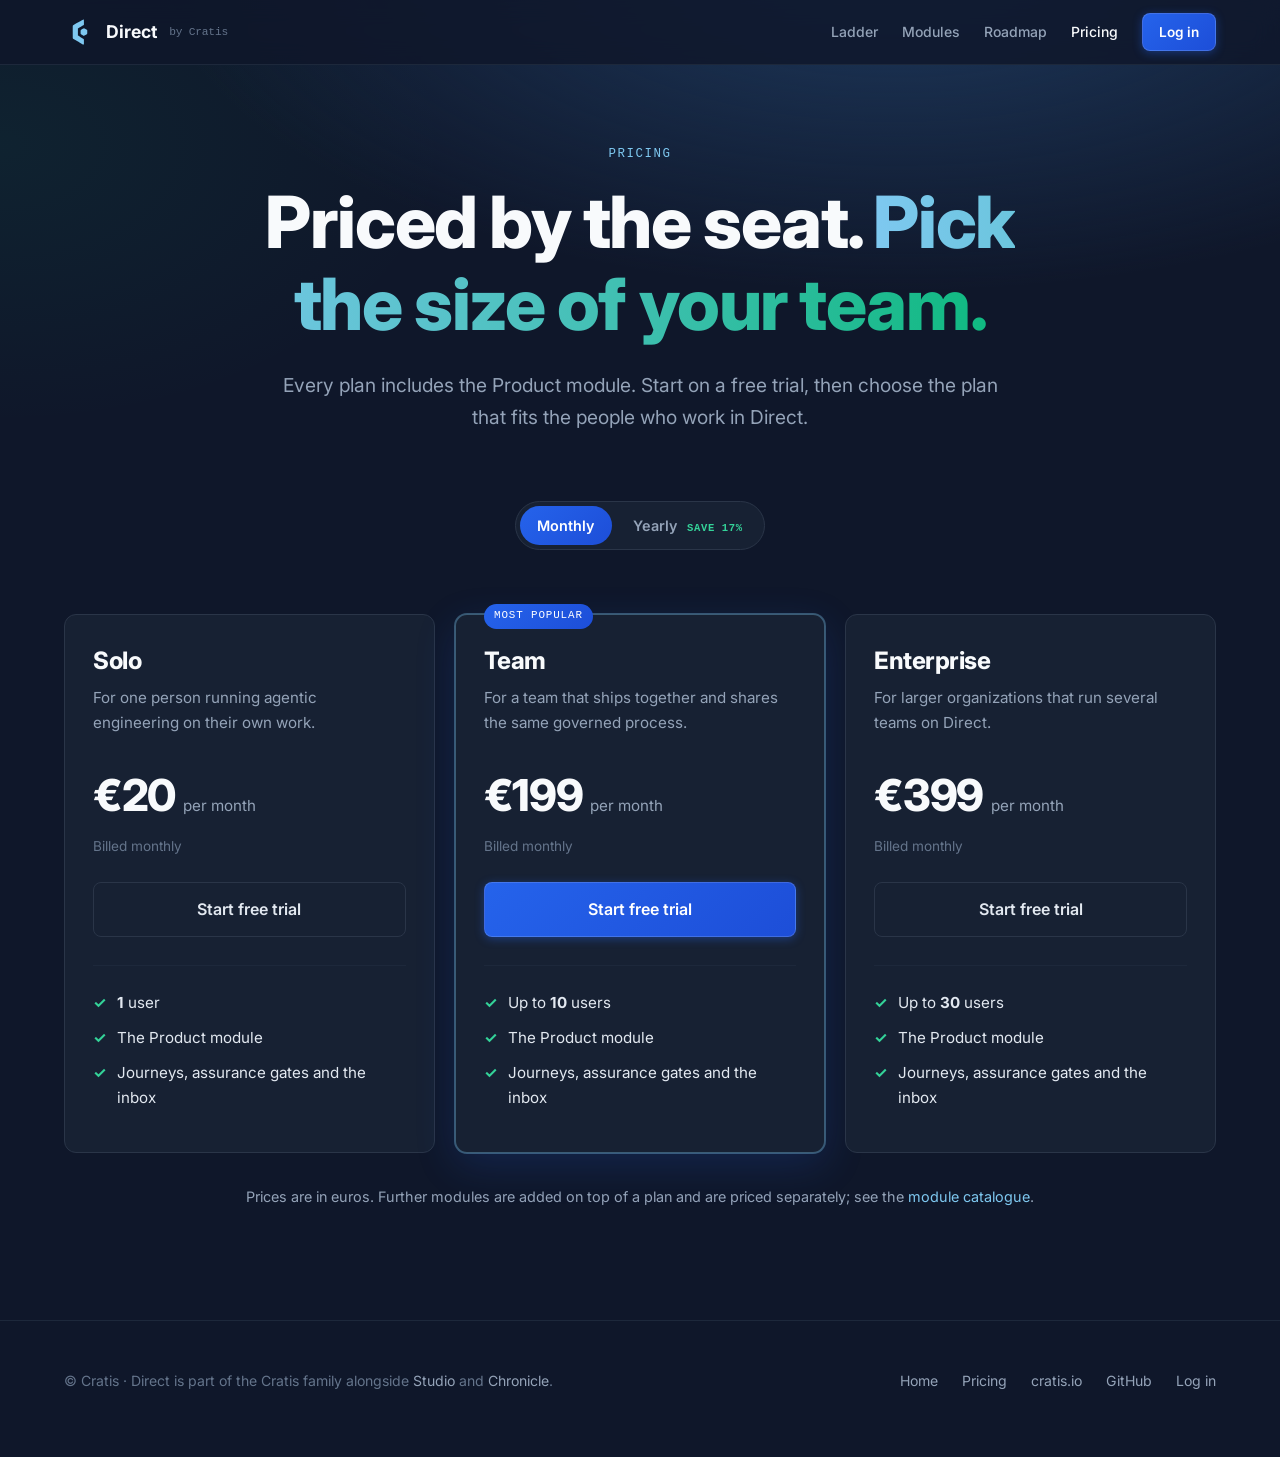
==== pricing/index.html @ 13ea564d "Add a pricing page with Solo, Team and Enterprise seats Prices are €20 per month for one user, €199 " ====
<!doctype html>
<!--
  Copyright (c) Cratis. All rights reserved.
  Licensed under the MIT license. See LICENSE file in the project root for full license information.
-->
<html lang="en">
<head>
    <meta charset="UTF-8" />
    <meta name="viewport" content="width=device-width, initial-scale=1.0" />
    <title>Pricing — Cratis Direct</title>
    <meta name="description" content="Simple per-seat pricing for Cratis Direct: Solo for €20 a month, Team for €199 a month up to 10 users, Enterprise for €399 a month up to 30 users." />
    <meta name="theme-color" content="#0f172a" />
    <link rel="icon" type="image/svg+xml" href="../assets/logo.svg" />
    <meta property="og:title" content="Cratis Direct pricing" />
    <meta property="og:description" content="Solo, Team and Enterprise seats for the control plane for agentic engineering." />
    <meta property="og:type" content="website" />
    <meta property="og:image" content="../assets/img/today.png" />

    <link rel="preconnect" href="https://fonts.googleapis.com" />
    <link rel="preconnect" href="https://fonts.gstatic.com" crossorigin />
    <link href="https://fonts.googleapis.com/css2?family=Inter:wght@400;500;600;700;800&display=swap" rel="stylesheet" />
    <link rel="stylesheet" href="../styles.css" />
</head>
<body>

<header class="nav">
    <div class="nav-inner">
        <a href="../" class="brand" aria-label="Cratis Direct home">
            <span class="brand-mark"><img src="../assets/logo.svg" alt="" /></span>
            Direct <small>by Cratis</small>
        </a>
        <nav class="nav-links" aria-label="Primary">
            <a class="link" href="../#model">Ladder</a>
            <a class="link" href="../#modules">Modules</a>
            <a class="link" href="../#roadmap">Roadmap</a>
            <a class="link" href="./" aria-current="page">Pricing</a>
            <a class="btn btn-primary" href="https://app.cratis.direct">Log in</a>
        </nav>
    </div>
</header>

<main id="top">

<section class="hero pricing-hero">
    <div class="wrap">
        <span class="eyebrow">Pricing</span>
        <h1>Priced by the seat. <span class="hl">Pick the size of your team.</span></h1>
        <p class="lede">Every plan includes the Product module. Start on a free trial, then choose the plan that fits the people who work in Direct.</p>

        <div class="billing-toggle" role="group" aria-label="Billing period">
            <button type="button" class="toggle-option active" data-interval="monthly" aria-pressed="true">Monthly</button>
            <button type="button" class="toggle-option" data-interval="yearly" aria-pressed="false">Yearly <span class="save">Save 17%</span></button>
        </div>
    </div>
</section>

<section class="plans-section">
    <div class="wrap">
        <div class="plans">

            <article class="plan" data-monthly="20" data-yearly-discount="17">
                <h2>Solo</h2>
                <p class="plan-for">For one person running agentic engineering on their own work.</p>
                <div class="price"><span class="amount">€20</span><span class="per">per month</span></div>
                <p class="billed" aria-live="polite">Billed monthly</p>
                <a class="btn btn-ghost btn-lg" href="https://app.cratis.direct">Start free trial</a>
                <ul>
                    <li><b>1</b> user</li>
                    <li>The Product module</li>
                    <li>Journeys, assurance gates and the inbox</li>
                </ul>
            </article>

            <article class="plan featured" data-monthly="199" data-yearly-discount="17">
                <span class="badge">Most popular</span>
                <h2>Team</h2>
                <p class="plan-for">For a team that ships together and shares the same governed process.</p>
                <div class="price"><span class="amount">€199</span><span class="per">per month</span></div>
                <p class="billed" aria-live="polite">Billed monthly</p>
                <a class="btn btn-primary btn-lg" href="https://app.cratis.direct">Start free trial</a>
                <ul>
                    <li>Up to <b>10</b> users</li>
                    <li>The Product module</li>
                    <li>Journeys, assurance gates and the inbox</li>
                </ul>
            </article>

            <article class="plan" data-monthly="399" data-yearly-discount="17">
                <h2>Enterprise</h2>
                <p class="plan-for">For larger organizations that run several teams on Direct.</p>
                <div class="price"><span class="amount">€399</span><span class="per">per month</span></div>
                <p class="billed" aria-live="polite">Billed monthly</p>
                <a class="btn btn-ghost btn-lg" href="https://app.cratis.direct">Start free trial</a>
                <ul>
                    <li>Up to <b>30</b> users</li>
                    <li>The Product module</li>
                    <li>Journeys, assurance gates and the inbox</li>
                </ul>
            </article>

        </div>
        <p class="plans-note">Prices are in euros. Further modules are added on top of a plan and are priced separately; see the <a href="../#modules">module catalogue</a>.</p>
    </div>
</section>

</main>

<footer>
    <div class="wrap foot">
        <div>© Cratis · Direct is part of the Cratis family alongside <a href="https://cratis.studio">Studio</a> and <a href="https://cratis.io">Chronicle</a>.</div>
        <nav aria-label="Footer">
            <a href="../">Home</a>
            <a href="./">Pricing</a>
            <a href="https://cratis.io">cratis.io</a>
            <a href="https://github.com/Cratis/Direct">GitHub</a>
            <a href="https://app.cratis.direct">Log in</a>
        </nav>
    </div>
</footer>

<script src="../script.js"></script>
<script src="pricing.js"></script>
</body>
</html>
---- styles.css ----
/* Copyright (c) Cratis. All rights reserved. */
/* Licensed under the MIT license. See LICENSE file in the project root for full license information. */

/* ── Tokens — lifted from the running Direct application ─────────────────── */
:root {
    --ground:        #0f172a;
    --ground-deep:   #0b1224;
    --card:          #172133;
    --card-hover:    #1c2840;
    --overlay:       #1e293b;
    --border:        #2a3548;
    --border-soft:   #1d283b;

    --text:          #e2e8f0;
    --text-strong:   #f8fafc;
    --text-dim:      #94a3b8;
    --text-faint:    #64748b;

    --accent:        #7ec8f0;
    --accent-300:    #bae6fd;
    --accent-600:    #3b82f6;
    --accent-ink:    #ffffff;
    --accent-wash:   rgba(126, 200, 240, 0.14);
    --accent-line:   rgba(126, 200, 240, 0.35);

    --primary:       #2563eb;
    --primary-strong:#1d4ed8;
    --primary-gradient: linear-gradient(135deg, #2563eb, #1d4ed8);
    --primary-gradient-hover: linear-gradient(135deg, #3b82f6, #2563eb);
    --headline-gradient: linear-gradient(90deg, #7ec8f0, #10b981);

    --green:         #34d399;
    --green-wash:    #11302b;
    --red:           #f87171;
    --red-wash:      #3a1f27;
    --blue:          #60a5fa;
    --blue-wash:     #14233f;
    --orange:        #f0a050;
    --orange-wash:   #35261a;

    --radius:        12px;
    --mono:          ui-monospace, "SF Mono", "JetBrains Mono", Menlo, Consolas, monospace;
    --sans:          "Inter Variable", "Inter", system-ui, -apple-system, "Segoe UI", sans-serif;
}

*, *::before, *::after { box-sizing: border-box; }
html { scroll-behavior: smooth; scroll-padding-top: 5rem; }
body {
    margin: 0;
    font-family: var(--sans);
    font-size: 1rem;
    line-height: 1.65;
    background: var(--ground);
    color: var(--text);
    -webkit-font-smoothing: antialiased;
}
img { max-width: 100%; display: block; }
a { color: var(--accent); text-decoration: none; }
a:hover { color: var(--accent-300); }
code { font-family: var(--mono); font-size: .88em; background: var(--overlay); padding: .1em .4em; border-radius: 5px; color: var(--text-strong); }

.wrap { max-width: 1200px; margin: 0 auto; padding: 0 1.5rem; }
.wrap-narrow { max-width: 820px; margin: 0 auto; padding: 0 1.5rem; }

/* ── Type ────────────────────────────────────────────────────────────────── */
h1, h2, h3, h4 { color: var(--text-strong); margin: 0; line-height: 1.15; letter-spacing: -0.02em; }
h1 { font-size: clamp(2.5rem, 6vw, 4.5rem); font-weight: 800; }
h2 { font-size: clamp(1.9rem, 3.6vw, 2.8rem); font-weight: 750; }
h3 { font-size: 1.2rem; font-weight: 650; letter-spacing: -0.01em; }
p { margin: 0 0 1rem; }
.eyebrow {
    font-family: var(--mono);
    font-size: .78rem;
    letter-spacing: .12em;
    text-transform: uppercase;
    color: var(--accent);
    margin-bottom: 1rem;
    display: block;
}
.lede { font-size: 1.2rem; color: var(--text-dim); max-width: 46rem; }
.lede strong, .prose strong { color: var(--text-strong); font-weight: 600; }
.mono { font-family: var(--mono); }
.dim { color: var(--text-dim); }
.hl { background: var(--headline-gradient); -webkit-background-clip: text; background-clip: text; color: transparent; }

/* ── Nav ─────────────────────────────────────────────────────────────────── */
.nav {
    position: fixed; inset: 0 0 auto 0; z-index: 100;
    background: rgba(15, 23, 42, .82);
    backdrop-filter: blur(12px);
    border-bottom: 1px solid var(--border-soft);
}
.nav-inner { max-width: 1200px; margin: 0 auto; padding: 0 1.5rem; height: 4rem; display: flex; align-items: center; justify-content: space-between; gap: 1rem; }
.brand { display: flex; align-items: center; gap: .65rem; color: var(--text-strong); font-weight: 700; font-size: 1.1rem; letter-spacing: -.01em; }
.brand:hover { color: var(--text-strong); }
.brand-mark { width: 2rem; height: 2rem; display: grid; place-items: center; }
.brand-mark img { width: 1.7rem; height: 1.7rem; }
.brand small { font-family: var(--mono); font-weight: 500; font-size: .7rem; color: var(--text-faint); margin-left: .15rem; }
.nav-links { display: flex; align-items: center; gap: 1.5rem; }
.nav-links a.link { color: var(--text-dim); font-size: .875rem; font-weight: 500; transition: color .2s; }
.nav-links a.link:hover { color: var(--text-strong); }
.pill {
    font-family: var(--mono); font-size: .68rem; letter-spacing: .08em; text-transform: uppercase;
    color: var(--accent); background: var(--accent-wash); border: 1px solid var(--accent-line);
    padding: .2rem .55rem; border-radius: 999px; white-space: nowrap;
}

/* ── Buttons ─────────────────────────────────────────────────────────────── */
.btn {
    display: inline-flex; align-items: center; gap: .5rem;
    padding: .6rem 1.25rem; border-radius: 8px;
    font-size: .9rem; font-weight: 600; cursor: pointer;
    border: 1px solid transparent; transition: transform .15s, box-shadow .15s, background .15s, border-color .15s, color .15s;
}
.btn-primary { background: var(--primary-gradient); color: #fff; border-color: rgba(255,255,255,.15); box-shadow: 0 2px 10px rgba(37,99,235,.4); }
.btn-primary:hover { background: var(--primary-gradient-hover); color: #fff; transform: translateY(-1px); box-shadow: 0 4px 20px rgba(59,130,246,.5); }
.btn-ghost { background: transparent; color: var(--text); border-color: var(--border); }
.btn-ghost:hover { color: var(--text-strong); border-color: var(--accent-line); background: rgba(255,255,255,.05); }
.btn-lg { padding: .85rem 1.6rem; font-size: 1rem; }
.nav .btn { padding: .42rem 1rem; font-size: .85rem; }

/* ── Sections ────────────────────────────────────────────────────────────── */
section { padding: 6rem 0; position: relative; }
section.alt { background: var(--ground-deep); border-block: 1px solid var(--border-soft); }
.section-head { max-width: 50rem; margin-bottom: 3rem; }
.section-head p { color: var(--text-dim); font-size: 1.1rem; margin-top: 1.25rem; }
.section-head.center { margin-inline: auto; text-align: center; }

/* ── Hero ────────────────────────────────────────────────────────────────── */
.hero { padding: 9rem 0 4rem; overflow: hidden; }
.hero::before {
    content: ""; position: absolute; inset: 0; pointer-events: none;
    background:
        radial-gradient(75rem 34rem at 70% -8%, #1e3a5f 0%, transparent 62%),
        radial-gradient(40rem 25rem at 0% 25%, rgba(16,185,129,.07), transparent 70%);
}
.hero .wrap { position: relative; text-align: center; }
.hero h1 { max-width: 16ch; margin: 0 auto 1.5rem; }
.hero h1 .hl { background: var(--headline-gradient); -webkit-background-clip: text; background-clip: text; color: transparent; }
.hero .lede { margin: 0 auto 2.2rem; }
.hero-cta { display: flex; gap: .9rem; justify-content: center; flex-wrap: wrap; margin-bottom: 1rem; }
.hero-note { font-family: var(--mono); font-size: .78rem; color: var(--text-faint); }
.hero-shot { margin-top: 4rem; }

/* ── Browser frame for screenshots ───────────────────────────────────────── */
.frame {
    background: var(--card); border: 1px solid var(--border); border-radius: 14px; overflow: hidden;
    box-shadow: 0 30px 80px rgba(0,0,0,.55), 0 0 0 1px rgba(255,255,255,.02), 0 0 120px rgba(126,200,240,.08);
    text-align: left;
}
.frame-bar { display: flex; align-items: center; gap: .5rem; padding: .6rem .9rem; background: var(--overlay); border-bottom: 1px solid var(--border); }
.frame-bar i { width: .65rem; height: .65rem; border-radius: 50%; background: #334155; display: block; }
.frame-bar .url { margin-left: .75rem; font-family: var(--mono); font-size: .72rem; color: var(--text-faint); background: var(--ground); padding: .18rem .8rem; border-radius: 6px; flex: 0 1 26rem; }
.frame img { width: 100%; height: auto; }
.caption { font-size: .88rem; color: var(--text-dim); margin-top: .9rem; }
.caption b { color: var(--text-strong); font-weight: 600; }

/* ── Tabs ────────────────────────────────────────────────────────────────── */
.tabs { display: flex; gap: .4rem; justify-content: center; flex-wrap: wrap; margin-bottom: 1.5rem; }
.tab {
    font: 600 .85rem var(--sans); padding: .5rem 1rem; border-radius: 8px; cursor: pointer;
    color: var(--text-dim); background: transparent; border: 1px solid var(--border);
    transition: all .15s;
}
.tab:hover { color: var(--text-strong); }
.tab[aria-selected="true"] { color: var(--accent-ink); background: var(--accent); border-color: var(--accent); }
.tabpanel[hidden] { display: none; }

/* ── Cards / grids ───────────────────────────────────────────────────────── */
.grid { display: grid; gap: 1.25rem; }
.g2 { grid-template-columns: repeat(2, 1fr); }
.g3 { grid-template-columns: repeat(3, 1fr); }
.g4 { grid-template-columns: repeat(4, 1fr); }
.g5 { grid-template-columns: repeat(5, 1fr); }
.card { background: var(--card); border: 1px solid var(--border); border-radius: var(--radius); padding: 1.6rem; transition: border-color .2s, transform .2s; }
.card:hover { border-color: var(--accent-line); }
.card h3 { margin-bottom: .6rem; }
.card p { color: var(--text-dim); font-size: .95rem; margin: 0; }
.card .k { font-family: var(--mono); font-size: .72rem; letter-spacing: .1em; text-transform: uppercase; color: var(--accent); display: block; margin-bottom: .75rem; }
.card ul { margin: .75rem 0 0; padding-left: 1.1rem; color: var(--text-dim); font-size: .92rem; }
.card li { margin-bottom: .3rem; }

.pain { border-left: 3px solid var(--red); }
.pain h3 { color: var(--text-strong); }
.pain .relief { margin-top: .9rem; padding-top: .9rem; border-top: 1px dashed var(--border); color: var(--text); font-size: .93rem; }
.pain .relief b { color: var(--green); font-weight: 600; }

/* ── Loop model ──────────────────────────────────────────────────────────── */
.loops { display: grid; grid-template-columns: repeat(5, 1fr); gap: 0; border: 1px solid var(--border); border-radius: 14px; overflow: hidden; background: var(--card); }
.loop { padding: 1.6rem 1.3rem; border-right: 1px solid var(--border); position: relative; }
.loop:last-child { border-right: 0; }
.loop.core { background: linear-gradient(180deg, var(--accent-wash), transparent); }
.loop .n { font-family: var(--mono); font-size: .72rem; color: var(--text-faint); }
.loop h3 { margin: .35rem 0 .3rem; font-size: 1.15rem; }
.loop .sub { font-family: var(--mono); font-size: .72rem; color: var(--accent); display: block; margin-bottom: .8rem; }
.loop p { font-size: .88rem; color: var(--text-dim); margin: 0; }
.loop-foot { text-align: center; margin-top: 1.5rem; color: var(--text-dim); font-size: .95rem; }
.loop-foot code { color: var(--accent); }

/* ── Stage rail ──────────────────────────────────────────────────────────── */
.rail { display: flex; align-items: stretch; gap: 0; overflow-x: auto; padding: .5rem 0 .5rem; margin-bottom: 0; }
.rail .stage, .rail .gate { flex: 0 0 auto; }
.rail .stage { background: var(--card); border: 1px solid var(--border); border-radius: 8px; padding: .8rem 1.1rem; min-width: 7.5rem; }
.rail .stage span { font-family: var(--mono); font-size: .68rem; color: var(--text-faint); display: block; }
.rail .stage b { color: var(--text-strong); font-weight: 600; }
.rail .gate { display: grid; place-items: center; width: 3.2rem; position: relative; }
.rail .gate::before { content: ""; position: absolute; left: 0; right: 0; top: 50%; height: 1px; background: var(--border); z-index: 0; }
.rail .gate i { position: relative; z-index: 1; width: 1.7rem; height: 1.7rem; background: #14233f; border: 1.5px solid var(--accent); border-radius: 7px; transform: rotate(45deg); display: block; }
.rail .gate em { position: absolute; top: calc(50% + 1.2rem); left: 50%; transform: translateX(-50%); font-style: normal; font-family: var(--mono); font-size: .62rem; color: var(--accent); }
.rail .outcome { border: 1px dashed var(--green); background: var(--green-wash); border-radius: 8px; padding: .8rem 1.1rem; min-width: 7.5rem; }
.rail .outcome span { font-family: var(--mono); font-size: .68rem; color: var(--green); display: block; }
.rail .outcome b { color: var(--text-strong); }
.rail.compact .stage { min-width: 0; padding: .6rem .85rem; }
.rail.compact .gate { width: 2.2rem; }
.rail-legend { font-family: var(--mono); font-size: .75rem; color: var(--text-faint); margin-top: .75rem; }

/* ── Split layouts ───────────────────────────────────────────────────────── */
.split { display: grid; grid-template-columns: 1fr 1.25fr; gap: 3.5rem; align-items: center; }
.split.flip, .split.imgleft { grid-template-columns: 1.25fr 1fr; }
.split.flip > :first-child { order: 2; }
.split.top { align-items: start; }
.split > *, .grid > *, .arch > * { min-width: 0; }
.prose p { color: var(--text-dim); }
.checks { list-style: none; margin: 1.25rem 0 0; padding: 0; }
.checks li { position: relative; padding-left: 1.7rem; margin-bottom: .75rem; color: var(--text-dim); }
.checks li::before { content: ""; position: absolute; left: 0; top: .55rem; width: .7rem; height: .7rem; border-radius: 3px; background: var(--accent); transform: rotate(45deg) scale(.75); }
.checks li b { color: var(--text-strong); font-weight: 600; }

/* ── Outcomes ladder ─────────────────────────────────────────────────────── */
.ladder { display: grid; gap: .5rem; }
.rung { display: grid; grid-template-columns: 11rem 1fr; gap: 1rem; align-items: center; background: var(--card); border: 1px solid var(--border); border-radius: 8px; padding: .75rem 1rem; }
.tag { font-family: var(--mono); font-size: .72rem; padding: .22rem .6rem; border-radius: 6px; text-align: center; border: 1px solid; white-space: nowrap; }
.tag.allow { color: var(--green); background: var(--green-wash); border-color: rgba(16,185,129,.35); }
.tag.review { color: var(--blue); background: var(--blue-wash); border-color: rgba(96,165,250,.35); }
.tag.explain, .tag.remediate { color: var(--accent); background: var(--accent-wash); border-color: var(--accent-line); }
.tag.block { color: var(--red); background: var(--red-wash); border-color: rgba(248,113,113,.4); }
.rung span:last-child { color: var(--text-dim); font-size: .9rem; }
.ladder-note { font-size: .9rem; color: var(--text-dim); margin-top: 1rem; }
.ladder-note b { color: var(--text-strong); }

/* ── Evaluator chips + rule table ────────────────────────────────────────── */
.chips { display: flex; flex-wrap: wrap; gap: .5rem; margin-top: 1.25rem; }
.chip { font-family: var(--mono); font-size: .75rem; padding: .3rem .7rem; border: 1px solid var(--border); border-radius: 6px; color: var(--text); background: var(--card); }
.chip b { color: var(--accent); font-weight: 600; }

.rules { width: 100%; border-collapse: collapse; font-size: .88rem; }
.rules th { text-align: left; font-family: var(--mono); font-size: .68rem; letter-spacing: .1em; text-transform: uppercase; color: var(--text-faint); padding: .6rem .8rem; border-bottom: 1px solid var(--border); font-weight: 500; }
.rules td { padding: .6rem .8rem; border-bottom: 1px solid var(--border-soft); vertical-align: top; }
.rules td:first-child { color: var(--text-strong); font-weight: 500; }
.rules td.ev { font-family: var(--mono); font-size: .74rem; color: var(--text-dim); white-space: nowrap; }
.rules .tag { display: inline-block; }
.rules-wrap { background: var(--card); border: 1px solid var(--border); border-radius: var(--radius); padding: .5rem; overflow-x: auto; }
.gate-label { font-family: var(--mono); font-size: .72rem; color: var(--accent); padding: 1rem .8rem .3rem; display: block; letter-spacing: .08em; text-transform: uppercase; }

/* ── Governance lifecycle ────────────────────────────────────────────────── */
.flow { display: flex; align-items: center; flex-wrap: wrap; gap: .6rem; }
.flow .node { background: var(--card); border: 1px solid var(--border); border-radius: 8px; padding: .55rem .95rem; font-size: .88rem; color: var(--text-strong); font-weight: 500; }
.flow .node.on { background: var(--accent); color: var(--accent-ink); border-color: var(--accent); font-weight: 700; }
.flow .arrow { color: var(--text-faint); font-family: var(--mono); }

/* ── Classification matrix ───────────────────────────────────────────────── */
.aspect { display: flex; gap: 1rem; align-items: baseline; padding: .85rem 0; border-bottom: 1px solid var(--border-soft); }
.aspect:last-child { border-bottom: 0; }
.aspect b { flex: 0 0 8.5rem; color: var(--text-strong); font-weight: 600; }
.aspect span { color: var(--text-dim); font-size: .92rem; }
.stack-panel { background: var(--card); border: 1px solid var(--border); border-radius: var(--radius); padding: .6rem 1.5rem; }

/* ── Ops diagram ─────────────────────────────────────────────────────────── */
.pipeline { display: grid; grid-template-columns: repeat(6, 1fr); gap: .75rem; position: relative; }
.pstep { background: var(--card); border: 1px solid var(--border); border-radius: var(--radius); padding: 1.1rem 1rem; position: relative; }
.pstep .n { font-family: var(--mono); font-size: .7rem; color: var(--accent); }
.pstep h4 { font-size: .98rem; margin: .3rem 0 .4rem; letter-spacing: -.01em; }
.pstep p { font-size: .82rem; color: var(--text-dim); margin: 0; line-height: 1.5; }
.pstep.planned { border-style: dashed; background: transparent; }
.pstep.planned .n { color: var(--text-faint); }
.pstep:not(:last-child)::after { content: "›"; position: absolute; right: -.65rem; top: 50%; transform: translateY(-50%); color: var(--accent); font-size: 1.3rem; z-index: 2; font-weight: 700; }
.legend { display: flex; gap: 1.5rem; margin-top: 1.25rem; font-family: var(--mono); font-size: .74rem; color: var(--text-faint); flex-wrap: wrap; }
.legend span::before { content: ""; display: inline-block; width: .8rem; height: .8rem; border-radius: 3px; margin-right: .5rem; vertical-align: -1px; background: var(--card); border: 1px solid var(--border); }
.legend .l-planned::before { border-style: dashed; background: transparent; }
.legend .l-live::before { background: var(--accent-wash); border-color: var(--accent); }

.alert-mock { background: var(--card); border: 1px solid var(--border); border-radius: var(--radius); overflow: hidden; font-size: .85rem; }
.alert-mock .row { padding: .9rem 1.1rem; border-bottom: 1px solid var(--border-soft); display: flex; gap: .9rem; align-items: flex-start; }
.alert-mock .row:last-child { border-bottom: 0; }
.alert-mock .row .ic { width: 1.9rem; height: 1.9rem; flex: 0 0 1.9rem; border-radius: 7px; display: grid; place-items: center; background: var(--overlay); font-family: var(--mono); font-size: .72rem; color: var(--accent); }
.alert-mock .row b { display: block; color: var(--text-strong); font-weight: 600; }
.alert-mock .row span { color: var(--text-dim); font-size: .82rem; }
.alert-mock .head { background: var(--overlay); font-family: var(--mono); font-size: .72rem; color: var(--text-faint); letter-spacing: .08em; text-transform: uppercase; padding: .6rem 1.1rem; border-bottom: 1px solid var(--border); }
pre.code { margin: 0; padding: 1.1rem 1.25rem; background: var(--ground-deep); border: 1px solid var(--border); border-radius: var(--radius); font-family: var(--mono); font-size: .8rem; color: var(--text); overflow-x: auto; line-height: 1.6; }
pre.code .k { color: var(--accent); } pre.code .s { color: var(--green); } pre.code .c { color: var(--text-faint); }

/* ── Outlets ─────────────────────────────────────────────────────────────── */
.outlet { text-align: left; }
.outlet .state { font-family: var(--mono); font-size: .68rem; letter-spacing: .08em; text-transform: uppercase; display: inline-block; margin-bottom: .8rem; padding: .15rem .5rem; border-radius: 5px; }
.state.live { color: var(--green); background: var(--green-wash); }
.state.building { color: var(--accent); background: var(--accent-wash); }
.state.planned { color: var(--text-dim); background: var(--overlay); }

/* ── Architecture ────────────────────────────────────────────────────────── */
.arch { display: grid; grid-template-columns: 1fr auto 1fr auto 1fr; gap: 1rem; align-items: stretch; }
.arch .box { background: var(--card); border: 1px solid var(--border); border-radius: var(--radius); padding: 1.4rem; }
.arch .box.mid { border-color: var(--accent-line); background: linear-gradient(180deg, var(--accent-wash), var(--card) 60%); }
.arch .box h4 { font-size: 1rem; margin-bottom: .6rem; }
.arch .box .k { font-family: var(--mono); font-size: .68rem; letter-spacing: .1em; text-transform: uppercase; color: var(--accent); display: block; margin-bottom: .5rem; }
.arch .box ul { padding-left: 1.1rem; margin: 0; font-size: .88rem; color: var(--text-dim); }
.arch .box li { margin-bottom: .3rem; }
.arch .join { align-self: center; color: var(--accent); font-family: var(--mono); text-align: center; font-size: .7rem; }

/* ── Roadmap ─────────────────────────────────────────────────────────────── */
.roadmap { display: grid; grid-template-columns: repeat(3, 1fr); gap: 1.25rem; }
.rcol { border: 1px solid var(--border); border-radius: var(--radius); background: var(--card); padding: 1.6rem; }
.rcol.now { border-color: var(--accent-line); }
.rcol h3 { display: flex; align-items: center; gap: .6rem; margin-bottom: .3rem; }
.rcol .when { font-family: var(--mono); font-size: .72rem; color: var(--text-faint); display: block; margin-bottom: 1.1rem; }
.rcol ul { list-style: none; margin: 0; padding: 0; }
.rcol li { padding: .55rem 0 .55rem 1.4rem; border-top: 1px solid var(--border-soft); font-size: .92rem; color: var(--text-dim); position: relative; }
.rcol li b { color: var(--text-strong); font-weight: 600; }
.rcol li::before { content: ""; position: absolute; left: 0; top: 1.05rem; width: .5rem; height: .5rem; border-radius: 2px; background: var(--text-faint); }
.rcol.now li::before { background: var(--accent); }
.dot { width: .6rem; height: .6rem; border-radius: 50%; background: var(--text-faint); display: inline-block; }
.now .dot { background: var(--accent); box-shadow: 0 0 10px var(--accent); }

/* ── Positioning table ───────────────────────────────────────────────────── */
.compare { width: 100%; border-collapse: separate; border-spacing: 0; font-size: .92rem; background: var(--card); border: 1px solid var(--border); border-radius: var(--radius); overflow: hidden; }
.compare th, .compare td { padding: .9rem 1.1rem; text-align: left; border-bottom: 1px solid var(--border-soft); vertical-align: top; }
.compare thead th { background: var(--overlay); font-size: .78rem; color: var(--text-dim); font-family: var(--mono); letter-spacing: .06em; text-transform: uppercase; font-weight: 500; }
.compare thead th.us { color: var(--accent-ink); background: var(--accent); }
.compare td.us { background: var(--accent-wash); color: var(--text-strong); }
.compare tr:last-child td { border-bottom: 0; }
.compare td:first-child { color: var(--text-strong); font-weight: 600; width: 16rem; }
.compare td { color: var(--text-dim); }

/* ── Limits ──────────────────────────────────────────────────────────────── */
.limit { display: grid; grid-template-columns: 1.4rem 1fr; gap: .9rem; padding: 1rem 0; border-bottom: 1px solid var(--border-soft); }
.limit:last-child { border-bottom: 0; }
.limit::before { content: "!"; font-family: var(--mono); font-weight: 700; width: 1.4rem; height: 1.4rem; border-radius: 6px; display: grid; place-items: center; background: var(--accent-wash); color: var(--accent); font-size: .8rem; }
.limit b { color: var(--text-strong); font-weight: 600; }
.limit p { margin: 0; color: var(--text-dim); font-size: .95rem; }

/* ── CTA ─────────────────────────────────────────────────────────────────── */
.cta { text-align: center; padding: 7rem 0; background: radial-gradient(50rem 22rem at 50% 100%, rgba(37,99,235,.22), transparent 70%); border-top: 1px solid var(--border-soft); }
.cta h2 { margin-bottom: 1rem; }
.cta .lede { margin: 0 auto 2rem; }

/* ── Footer ──────────────────────────────────────────────────────────────── */
footer { padding: 3rem 0 4rem; border-top: 1px solid var(--border-soft); font-size: .88rem; color: var(--text-faint); }
.foot { display: flex; justify-content: space-between; gap: 2rem; flex-wrap: wrap; }
.foot nav { display: flex; gap: 1.5rem; flex-wrap: wrap; }
.foot a { color: var(--text-dim); }
.foot a:hover { color: var(--accent); }

/* ── Reveal ──────────────────────────────────────────────────────────────── */
.reveal { opacity: 0; transform: translateY(14px); transition: opacity .6s ease, transform .6s ease; }
.reveal.in { opacity: 1; transform: none; }
@media (prefers-reduced-motion: reduce) { .reveal { opacity: 1; transform: none; transition: none; } html { scroll-behavior: auto; } }

/* ── Responsive ──────────────────────────────────────────────────────────── */
@media (max-width: 1000px) {
    .g3, .g4, .roadmap { grid-template-columns: 1fr 1fr; }
    .g5, .loops { grid-template-columns: 1fr 1fr; }
    .loop { border-bottom: 1px solid var(--border); }
    .split, .split.flip, .split.imgleft { grid-template-columns: minmax(0, 1fr); gap: 2rem; }
    .split.flip > :first-child { order: 0; }
    .pipeline { grid-template-columns: 1fr 1fr 1fr; }
    .pstep::after { display: none; }
    .arch { grid-template-columns: 1fr; }
    .arch .join { transform: rotate(90deg); padding: .3rem 0; }
    .nav-links a.link { display: none; }
}
@media (max-width: 640px) {
    section { padding: 4rem 0; }
    .g2, .g3, .g4, .roadmap, .loops, .pipeline { grid-template-columns: minmax(0, 1fr); }
    .frame-bar .url { display: none; }
    .brand small, .nav .pill { display: none; }
    .nav .btn { white-space: nowrap; }
    .rung { grid-template-columns: 1fr; gap: .5rem; }
    .aspect { flex-direction: column; gap: .2rem; }
    .compare td:first-child { width: auto; }
    .hero { padding-top: 7rem; }
}

/* ── Module catalogue ────────────────────────────────────────────────────── */
.state.preview { color: var(--orange); background: var(--orange-wash); }
.legend .state::before { display: none; }
.legend .state { font-family: var(--mono); font-size: .68rem; letter-spacing: .08em; text-transform: uppercase; padding: .15rem .5rem; border-radius: 5px; }
.mods { display: grid; grid-template-columns: repeat(3, 1fr); gap: 1.25rem; align-items: start; }
.lane { background: var(--card); border: 1px solid var(--border); border-radius: var(--radius); padding: 1.25rem 1.25rem .5rem; }
.lane h4 { font-family: var(--mono); font-size: .72rem; letter-spacing: .1em; text-transform: uppercase; color: var(--accent); margin: 0 0 .5rem; font-weight: 500; }
.mod { padding: .85rem 0; border-top: 1px solid var(--border-soft); }
.mod > div { display: flex; align-items: center; justify-content: space-between; gap: .75rem; margin-bottom: .3rem; }
.mod b { color: var(--text-strong); font-weight: 600; font-size: .95rem; }
.mod .state { margin: 0; flex: 0 0 auto; font-family: var(--mono); font-size: .64rem; letter-spacing: .08em; text-transform: uppercase; padding: .12rem .45rem; border-radius: 5px; }
.mod p { margin: 0; color: var(--text-dim); font-size: .85rem; line-height: 1.5; }
@media (max-width: 1024px) { .mods { grid-template-columns: 1fr 1fr; } }
@media (max-width: 680px) { .mods { grid-template-columns: minmax(0, 1fr); } }

/* ── Pricing ─────────────────────────────────────────────────────────────── */
.pricing-hero { padding-bottom: 2rem; text-align: center; }
.pricing-hero .lede { margin-inline: auto; }
.billing-toggle { display: inline-flex; gap: .25rem; margin-top: 2rem; padding: .25rem; background: var(--card); border: 1px solid var(--border); border-radius: 999px; }
.toggle-option { font: inherit; font-size: .9rem; font-weight: 600; color: var(--text-dim); background: transparent; border: 0; border-radius: 999px; padding: .5rem 1.1rem; cursor: pointer; transition: background .15s, color .15s; }
.toggle-option:hover { color: var(--text-strong); }
.toggle-option.active { background: var(--primary-gradient); color: #fff; }
.toggle-option .save { font-family: var(--mono); font-size: .66rem; letter-spacing: .06em; text-transform: uppercase; margin-left: .35rem; color: var(--green); }
.toggle-option.active .save { color: #fff; }
.plans-section { padding-top: 2rem; }
.plans { display: grid; grid-template-columns: repeat(3, 1fr); gap: 1.25rem; align-items: stretch; }
.plan { position: relative; display: flex; flex-direction: column; background: var(--card); border: 1px solid var(--border); border-radius: var(--radius); padding: 2rem 1.75rem; }
.plan.featured { border-color: var(--accent-line); box-shadow: 0 0 0 1px var(--accent-line), 0 12px 40px rgba(37,99,235,.18); }
.plan h2 { font-size: 1.5rem; }
.plan .badge { position: absolute; top: -.7rem; left: 1.75rem; font-family: var(--mono); font-size: .68rem; letter-spacing: .08em; text-transform: uppercase; color: #fff; background: var(--primary-gradient); padding: .2rem .65rem; border-radius: 999px; }
.plan-for { color: var(--text-dim); font-size: .95rem; margin: .6rem 0 1.5rem; min-height: 3em; }
.price { display: flex; align-items: baseline; gap: .5rem; }
.price .amount { font-size: 2.75rem; font-weight: 800; color: var(--text-strong); letter-spacing: -0.03em; }
.price .per { color: var(--text-dim); font-size: .95rem; }
.billed { color: var(--text-faint); font-size: .85rem; margin: .25rem 0 1.5rem; }
.plan .btn { justify-content: center; }
.plan ul { list-style: none; margin: 1.75rem 0 0; padding: 1.5rem 0 0; border-top: 1px solid var(--border-soft); color: var(--text); font-size: .95rem; }
.plan li { position: relative; padding-left: 1.5rem; margin-bottom: .6rem; }
.plan li::before { content: "✓"; position: absolute; left: 0; color: var(--green); font-weight: 700; }
.plans-note { margin-top: 2rem; text-align: center; color: var(--text-dim); font-size: .9rem; }
.nav-links a.link[aria-current="page"] { color: var(--text-strong); }
@media (max-width: 1024px) { .plans { grid-template-columns: minmax(0, 1fr); max-width: 30rem; margin-inline: auto; } .plan-for { min-height: 0; } }
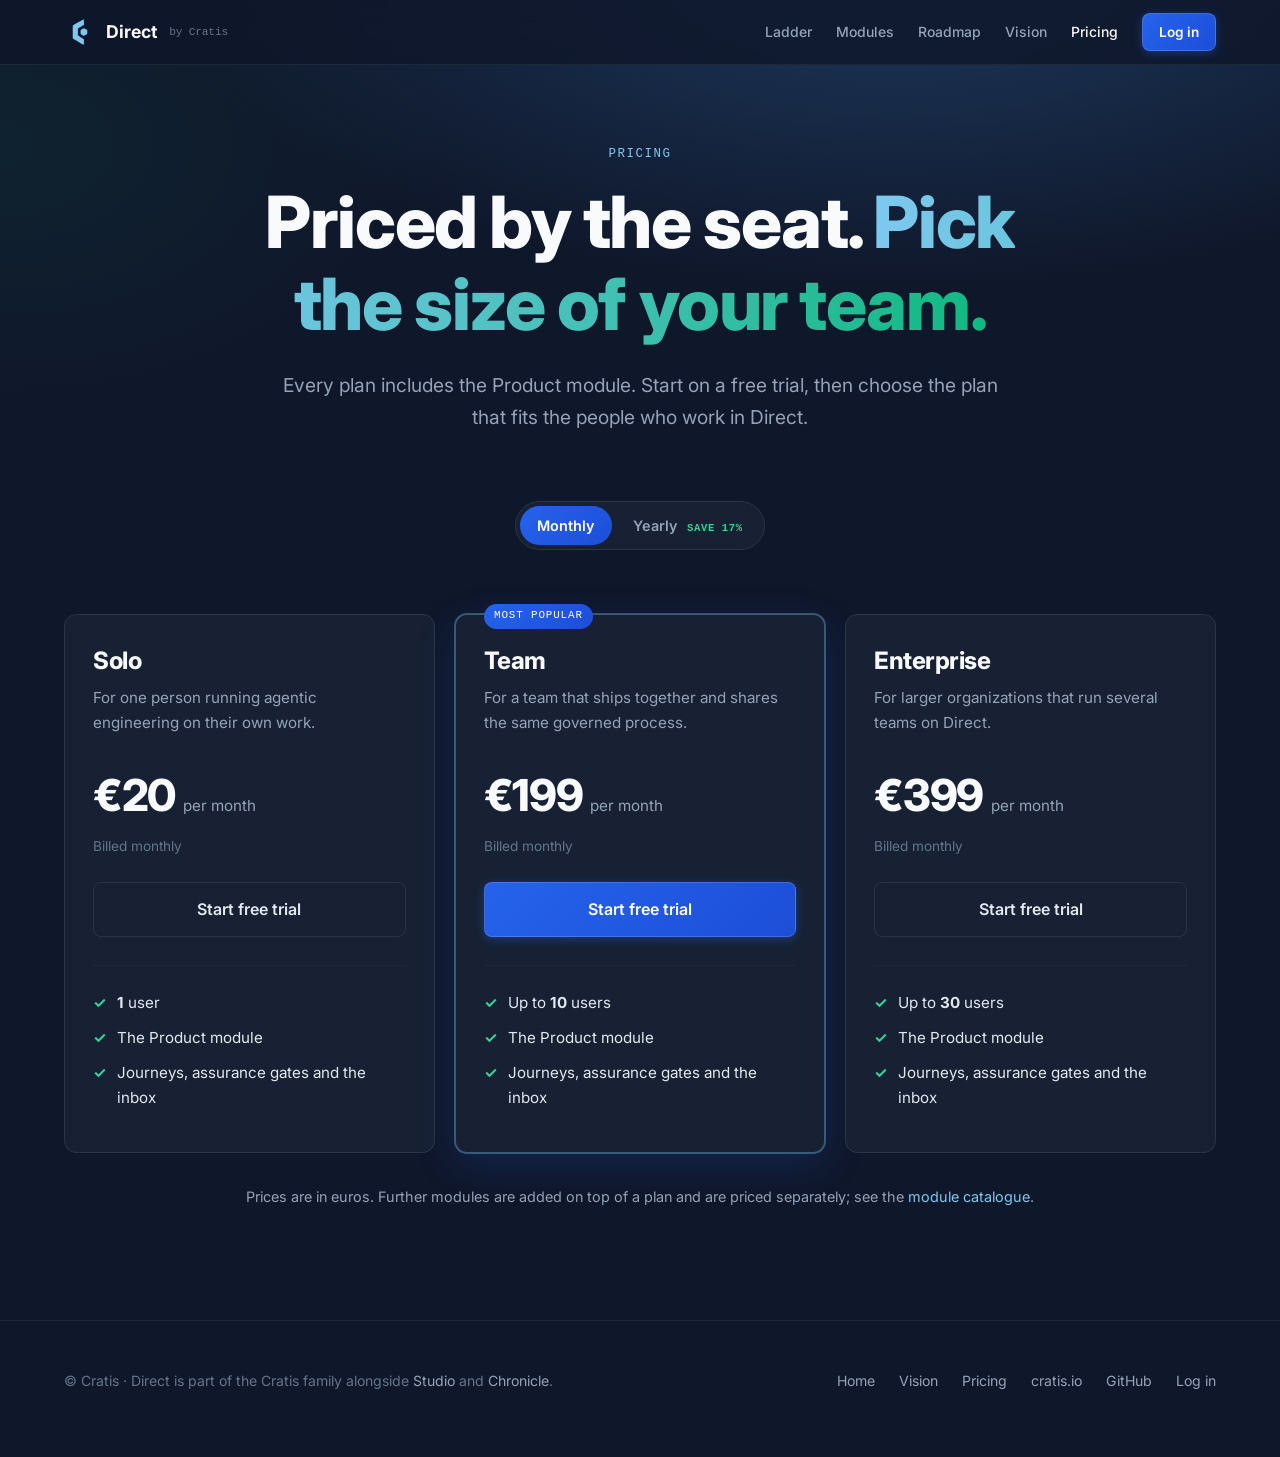
==== commit 3a0f7c20: "Add a vision page with founder signatures and link it in the top bar Co-Authored-By: Claude Sonnet 5" ====
--- a/pricing/index.html
+++ b/pricing/index.html
@@ -33,6 +33,7 @@
             <a class="link" href="../#model">Ladder</a>
             <a class="link" href="../#modules">Modules</a>
             <a class="link" href="../#roadmap">Roadmap</a>
+            <a class="link" href="../vision/">Vision</a>
             <a class="link" href="./" aria-current="page">Pricing</a>
             <a class="btn btn-primary" href="https://app.cratis.direct">Log in</a>
         </nav>
@@ -110,6 +111,7 @@
         <div>© Cratis · Direct is part of the Cratis family alongside <a href="https://cratis.studio">Studio</a> and <a href="https://cratis.io">Chronicle</a>.</div>
         <nav aria-label="Footer">
             <a href="../">Home</a>
+            <a href="../vision/">Vision</a>
             <a href="./">Pricing</a>
             <a href="https://cratis.io">cratis.io</a>
             <a href="https://github.com/Cratis/Direct">GitHub</a>
--- a/styles.css
+++ b/styles.css
@@ -421,3 +421,19 @@
 .plans-note { margin-top: 2rem; text-align: center; color: var(--text-dim); font-size: .9rem; }
 .nav-links a.link[aria-current="page"] { color: var(--text-strong); }
 @media (max-width: 1024px) { .plans { grid-template-columns: minmax(0, 1fr); max-width: 30rem; margin-inline: auto; } .plan-for { min-height: 0; } }
+
+/* ── Vision page ─────────────────────────────────────────────────────────── */
+.vision-hero { padding-bottom: 2rem; }
+.vision-hero h1 { max-width: 20ch; }
+.vision-body { padding-top: 3rem; }
+.vision-block { margin-bottom: 2.75rem; }
+.vision-block h2 { font-size: clamp(1.35rem, 2.4vw, 1.75rem); margin-bottom: 1rem; }
+.vision-block p { color: var(--text); font-size: 1.05rem; line-height: 1.8; }
+.vision-block p strong { color: var(--text-strong); font-weight: 600; }
+.vision-signoff { margin-top: 4rem; padding-top: 2.5rem; border-top: 1px solid var(--border); }
+.vision-signoff-text { color: var(--text); font-size: 1.1rem; line-height: 1.8; font-style: italic; max-width: 36rem; margin: 0 0 2rem; }
+.signature-block { display: flex; flex-wrap: wrap; gap: 3rem; }
+.signature-card { max-width: 280px; }
+.signature-image { height: 60px; width: auto; margin: 0 0 .5rem; }
+.signature-name { font-weight: 700; color: var(--text-strong); margin: 0; }
+.signature-title { color: var(--text-dim); font-size: .85rem; margin: .15rem 0 0; }
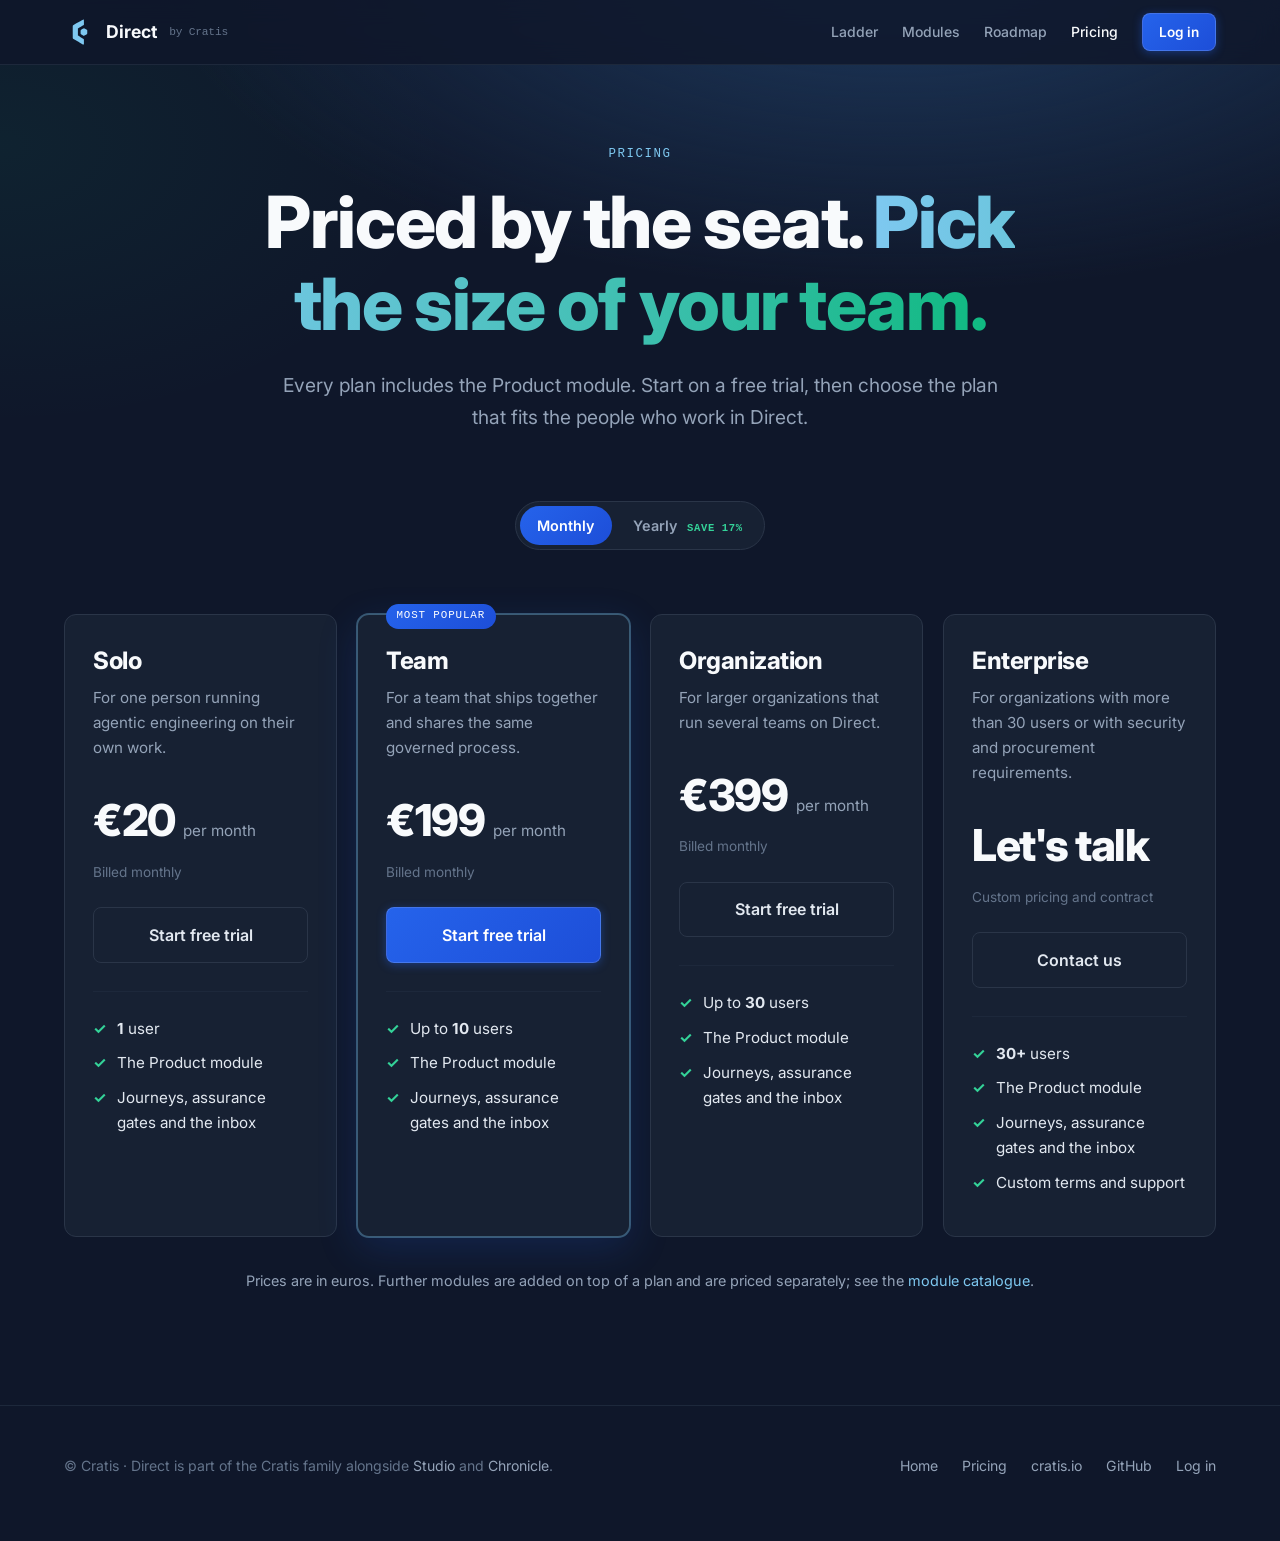
==== commit d2ed99de: "Rename the 30-user plan to Organization and add a contact-us Enterprise plan" ====
--- a/pricing/index.html
+++ b/pricing/index.html
@@ -8,11 +8,11 @@
     <meta charset="UTF-8" />
     <meta name="viewport" content="width=device-width, initial-scale=1.0" />
     <title>Pricing — Cratis Direct</title>
-    <meta name="description" content="Simple per-seat pricing for Cratis Direct: Solo for €20 a month, Team for €199 a month up to 10 users, Enterprise for €399 a month up to 30 users." />
+    <meta name="description" content="Simple per-seat pricing for Cratis Direct: Solo for €20 a month, Team for €199 a month up to 10 users, Organization for €399 a month up to 30 users, plus Enterprise on request." />
     <meta name="theme-color" content="#0f172a" />
     <link rel="icon" type="image/svg+xml" href="../assets/logo.svg" />
     <meta property="og:title" content="Cratis Direct pricing" />
-    <meta property="og:description" content="Solo, Team and Enterprise seats for the control plane for agentic engineering." />
+    <meta property="og:description" content="Solo, Team, Organization and Enterprise plans for the control plane for agentic engineering." />
     <meta property="og:type" content="website" />
     <meta property="og:image" content="../assets/img/today.png" />
 
@@ -33,7 +33,6 @@
             <a class="link" href="../#model">Ladder</a>
             <a class="link" href="../#modules">Modules</a>
             <a class="link" href="../#roadmap">Roadmap</a>
-            <a class="link" href="../vision/">Vision</a>
             <a class="link" href="./" aria-current="page">Pricing</a>
             <a class="btn btn-primary" href="https://app.cratis.direct">Log in</a>
         </nav>
@@ -87,7 +86,7 @@
             </article>
 
             <article class="plan" data-monthly="399" data-yearly-discount="17">
-                <h2>Enterprise</h2>
+                <h2>Organization</h2>
                 <p class="plan-for">For larger organizations that run several teams on Direct.</p>
                 <div class="price"><span class="amount">€399</span><span class="per">per month</span></div>
                 <p class="billed" aria-live="polite">Billed monthly</p>
@@ -96,6 +95,20 @@
                     <li>Up to <b>30</b> users</li>
                     <li>The Product module</li>
                     <li>Journeys, assurance gates and the inbox</li>
+                </ul>
+            </article>
+
+            <article class="plan" data-contact>
+                <h2>Enterprise</h2>
+                <p class="plan-for">For organizations with more than 30 users or with security and procurement requirements.</p>
+                <div class="price"><span class="amount">Let's talk</span></div>
+                <p class="billed">Custom pricing and contract</p>
+                <a class="btn btn-ghost btn-lg" href="mailto:hello@cratis.direct?subject=Cratis%20Direct%20Enterprise">Contact us</a>
+                <ul>
+                    <li><b>30+</b> users</li>
+                    <li>The Product module</li>
+                    <li>Journeys, assurance gates and the inbox</li>
+                    <li>Custom terms and support</li>
                 </ul>
             </article>
 
@@ -111,7 +124,6 @@
         <div>© Cratis · Direct is part of the Cratis family alongside <a href="https://cratis.studio">Studio</a> and <a href="https://cratis.io">Chronicle</a>.</div>
         <nav aria-label="Footer">
             <a href="../">Home</a>
-            <a href="../vision/">Vision</a>
             <a href="./">Pricing</a>
             <a href="https://cratis.io">cratis.io</a>
             <a href="https://github.com/Cratis/Direct">GitHub</a>
--- a/styles.css
+++ b/styles.css
@@ -404,7 +404,7 @@
 .toggle-option .save { font-family: var(--mono); font-size: .66rem; letter-spacing: .06em; text-transform: uppercase; margin-left: .35rem; color: var(--green); }
 .toggle-option.active .save { color: #fff; }
 .plans-section { padding-top: 2rem; }
-.plans { display: grid; grid-template-columns: repeat(3, 1fr); gap: 1.25rem; align-items: stretch; }
+.plans { display: grid; grid-template-columns: repeat(4, 1fr); gap: 1.25rem; align-items: stretch; }
 .plan { position: relative; display: flex; flex-direction: column; background: var(--card); border: 1px solid var(--border); border-radius: var(--radius); padding: 2rem 1.75rem; }
 .plan.featured { border-color: var(--accent-line); box-shadow: 0 0 0 1px var(--accent-line), 0 12px 40px rgba(37,99,235,.18); }
 .plan h2 { font-size: 1.5rem; }
@@ -420,20 +420,4 @@
 .plan li::before { content: "✓"; position: absolute; left: 0; color: var(--green); font-weight: 700; }
 .plans-note { margin-top: 2rem; text-align: center; color: var(--text-dim); font-size: .9rem; }
 .nav-links a.link[aria-current="page"] { color: var(--text-strong); }
-@media (max-width: 1024px) { .plans { grid-template-columns: minmax(0, 1fr); max-width: 30rem; margin-inline: auto; } .plan-for { min-height: 0; } }
-
-/* ── Vision page ─────────────────────────────────────────────────────────── */
-.vision-hero { padding-bottom: 2rem; }
-.vision-hero h1 { max-width: 20ch; }
-.vision-body { padding-top: 3rem; }
-.vision-block { margin-bottom: 2.75rem; }
-.vision-block h2 { font-size: clamp(1.35rem, 2.4vw, 1.75rem); margin-bottom: 1rem; }
-.vision-block p { color: var(--text); font-size: 1.05rem; line-height: 1.8; }
-.vision-block p strong { color: var(--text-strong); font-weight: 600; }
-.vision-signoff { margin-top: 4rem; padding-top: 2.5rem; border-top: 1px solid var(--border); }
-.vision-signoff-text { color: var(--text); font-size: 1.1rem; line-height: 1.8; font-style: italic; max-width: 36rem; margin: 0 0 2rem; }
-.signature-block { display: flex; flex-wrap: wrap; gap: 3rem; }
-.signature-card { max-width: 280px; }
-.signature-image { height: 60px; width: auto; margin: 0 0 .5rem; }
-.signature-name { font-weight: 700; color: var(--text-strong); margin: 0; }
-.signature-title { color: var(--text-dim); font-size: .85rem; margin: .15rem 0 0; }
+@media (max-width: 1180px) { .plans { grid-template-columns: minmax(0, 1fr); max-width: 30rem; margin-inline: auto; } .plan-for { min-height: 0; } }
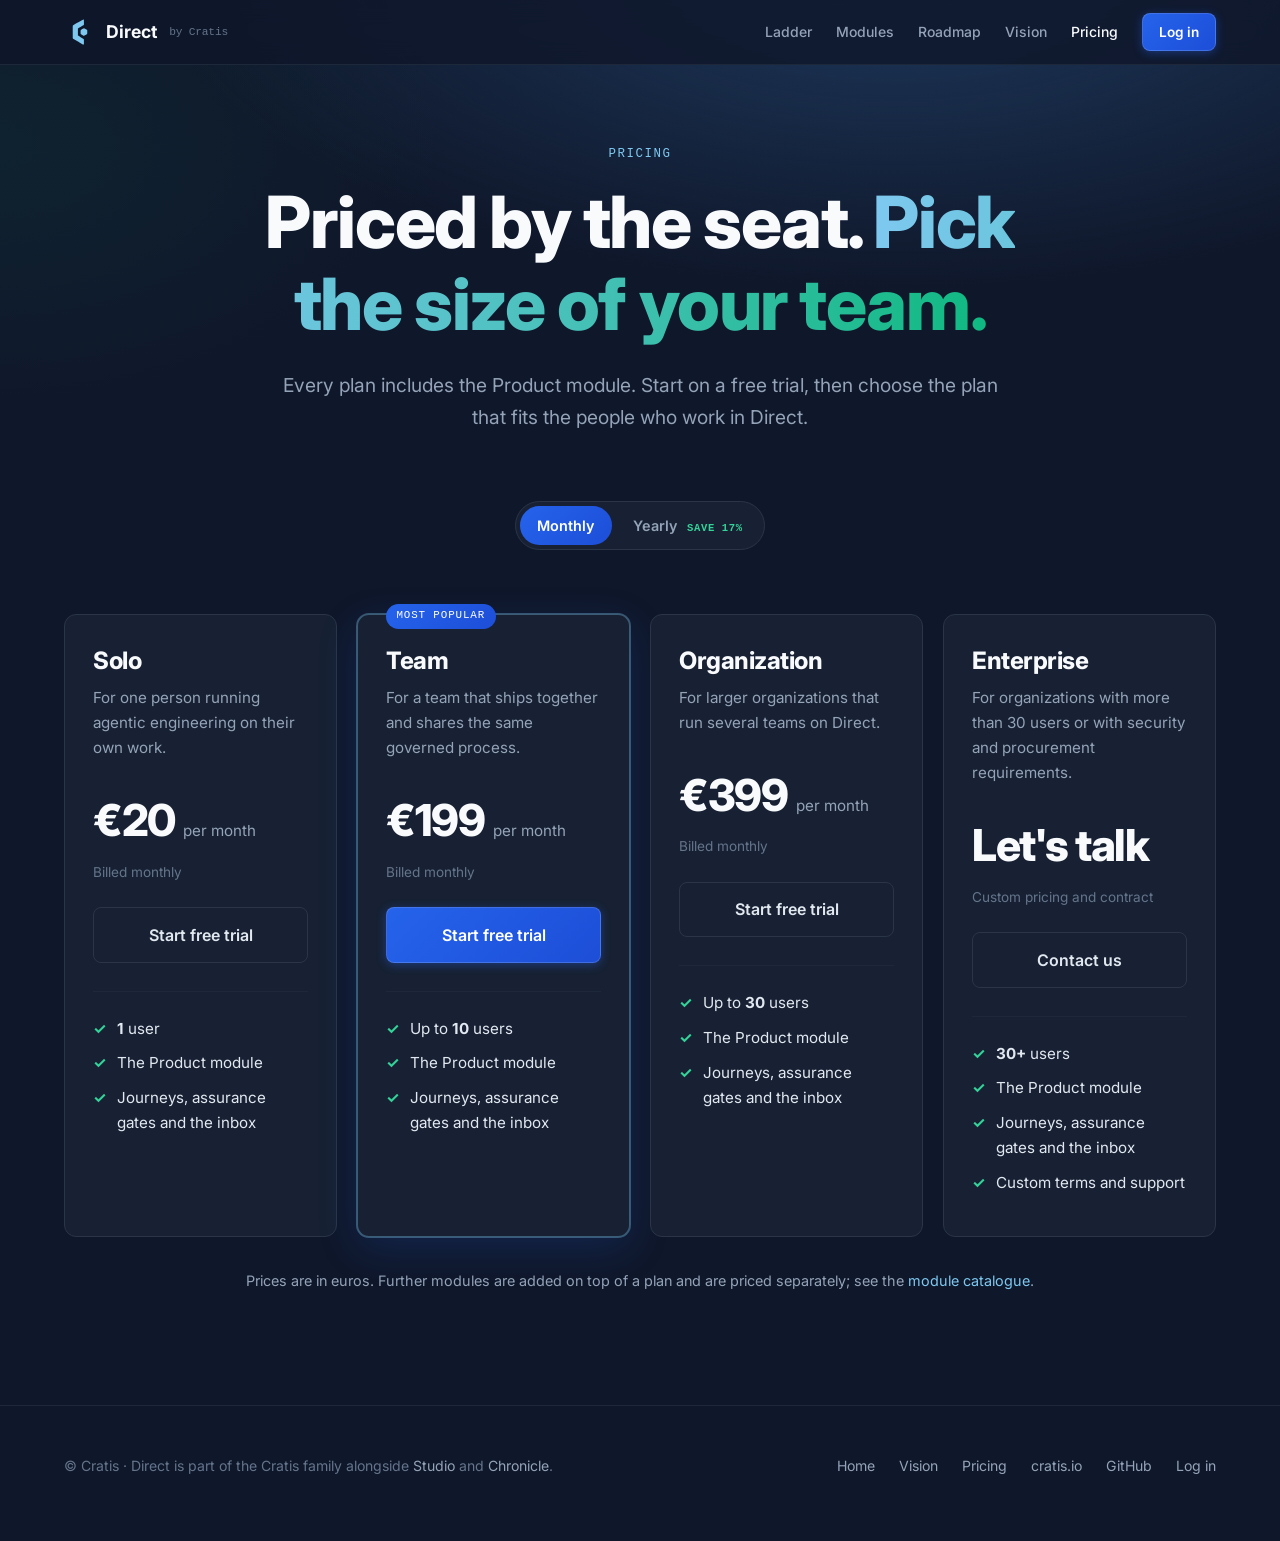
==== commit 8eaa329f: "Merge main into pricing-enterprise-tier" ====
--- a/pricing/index.html
+++ b/pricing/index.html
@@ -33,6 +33,7 @@
             <a class="link" href="../#model">Ladder</a>
             <a class="link" href="../#modules">Modules</a>
             <a class="link" href="../#roadmap">Roadmap</a>
+            <a class="link" href="../vision/">Vision</a>
             <a class="link" href="./" aria-current="page">Pricing</a>
             <a class="btn btn-primary" href="https://app.cratis.direct">Log in</a>
         </nav>
@@ -124,6 +125,7 @@
         <div>© Cratis · Direct is part of the Cratis family alongside <a href="https://cratis.studio">Studio</a> and <a href="https://cratis.io">Chronicle</a>.</div>
         <nav aria-label="Footer">
             <a href="../">Home</a>
+            <a href="../vision/">Vision</a>
             <a href="./">Pricing</a>
             <a href="https://cratis.io">cratis.io</a>
             <a href="https://github.com/Cratis/Direct">GitHub</a>
--- a/styles.css
+++ b/styles.css
@@ -421,3 +421,19 @@
 .plans-note { margin-top: 2rem; text-align: center; color: var(--text-dim); font-size: .9rem; }
 .nav-links a.link[aria-current="page"] { color: var(--text-strong); }
 @media (max-width: 1180px) { .plans { grid-template-columns: minmax(0, 1fr); max-width: 30rem; margin-inline: auto; } .plan-for { min-height: 0; } }
+
+/* ── Vision page ─────────────────────────────────────────────────────────── */
+.vision-hero { padding-bottom: 2rem; }
+.vision-hero h1 { max-width: 20ch; }
+.vision-body { padding-top: 3rem; }
+.vision-block { margin-bottom: 2.75rem; }
+.vision-block h2 { font-size: clamp(1.35rem, 2.4vw, 1.75rem); margin-bottom: 1rem; }
+.vision-block p { color: var(--text); font-size: 1.05rem; line-height: 1.8; }
+.vision-block p strong { color: var(--text-strong); font-weight: 600; }
+.vision-signoff { margin-top: 4rem; padding-top: 2.5rem; border-top: 1px solid var(--border); }
+.vision-signoff-text { color: var(--text); font-size: 1.1rem; line-height: 1.8; font-style: italic; max-width: 36rem; margin: 0 0 2rem; }
+.signature-block { display: flex; flex-wrap: wrap; gap: 3rem; }
+.signature-card { max-width: 280px; }
+.signature-image { height: 60px; width: auto; margin: 0 0 .5rem; }
+.signature-name { font-weight: 700; color: var(--text-strong); margin: 0; }
+.signature-title { color: var(--text-dim); font-size: .85rem; margin: .15rem 0 0; }
